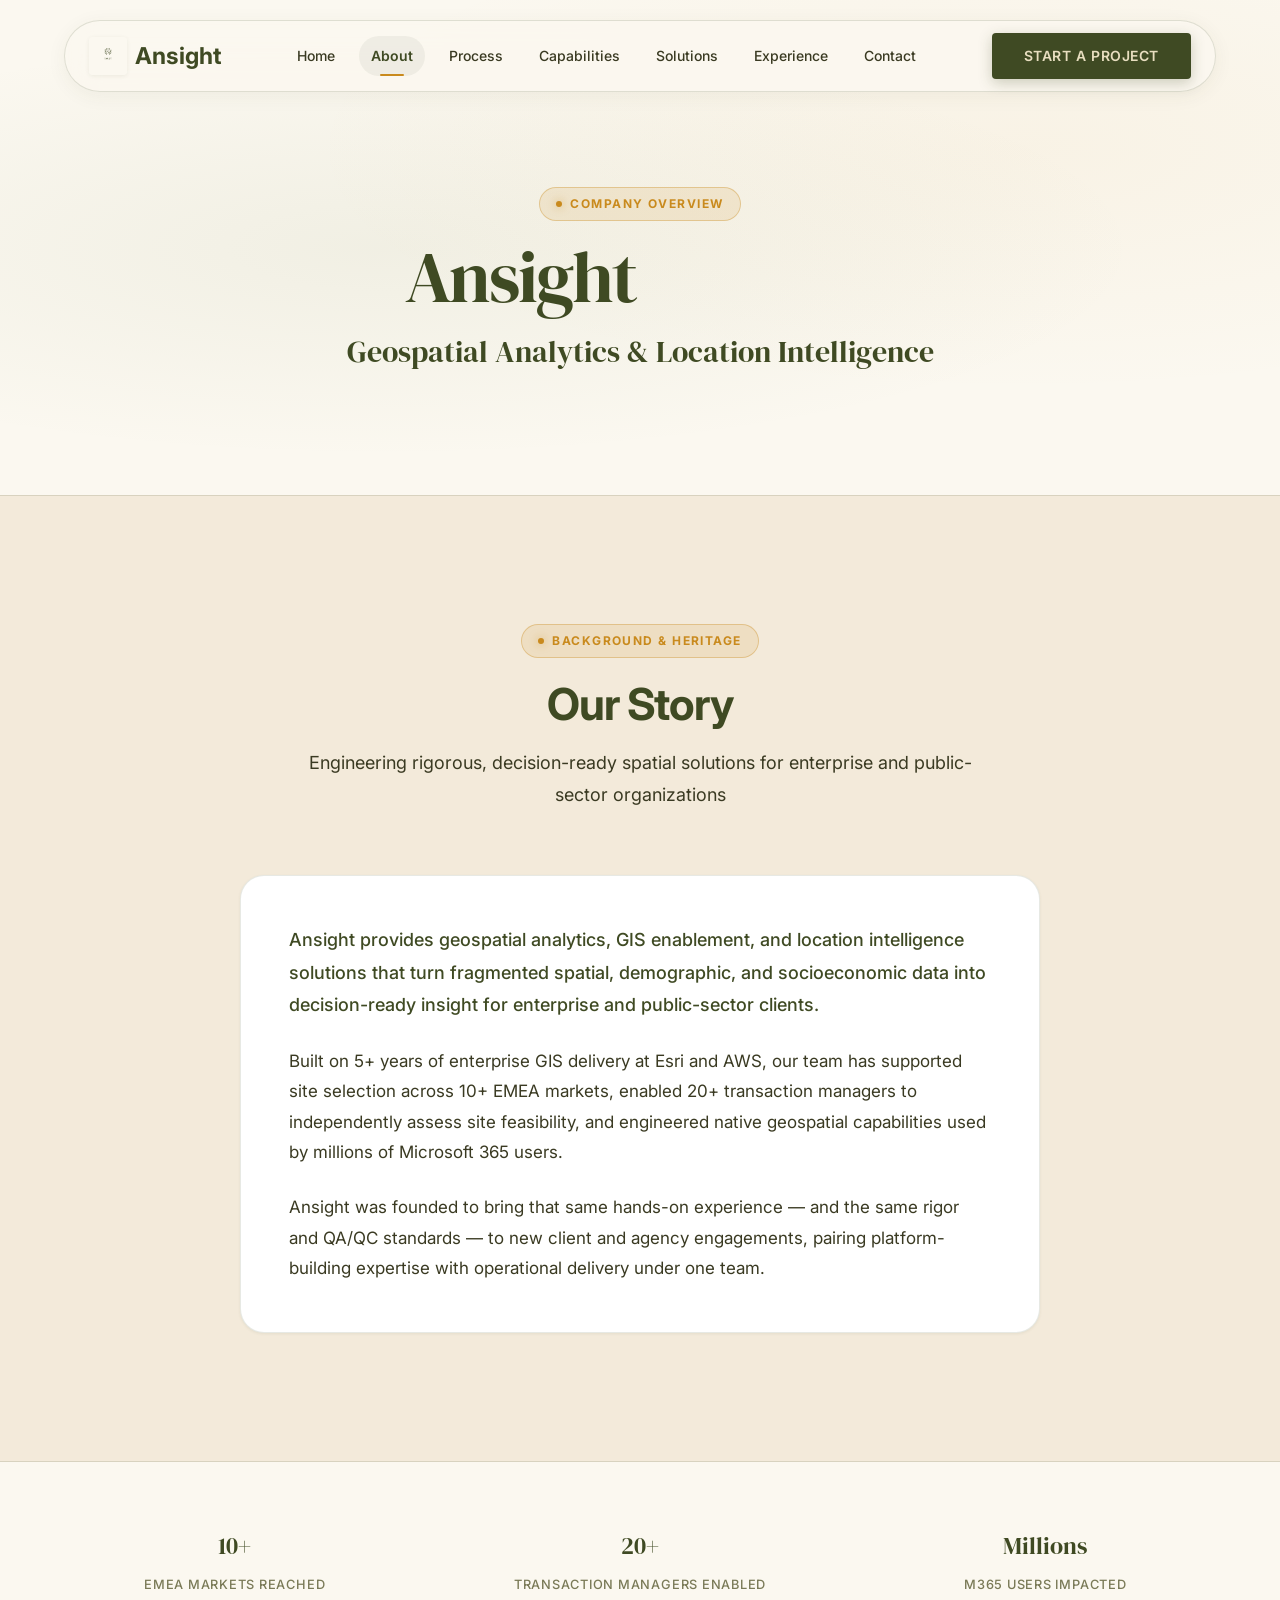
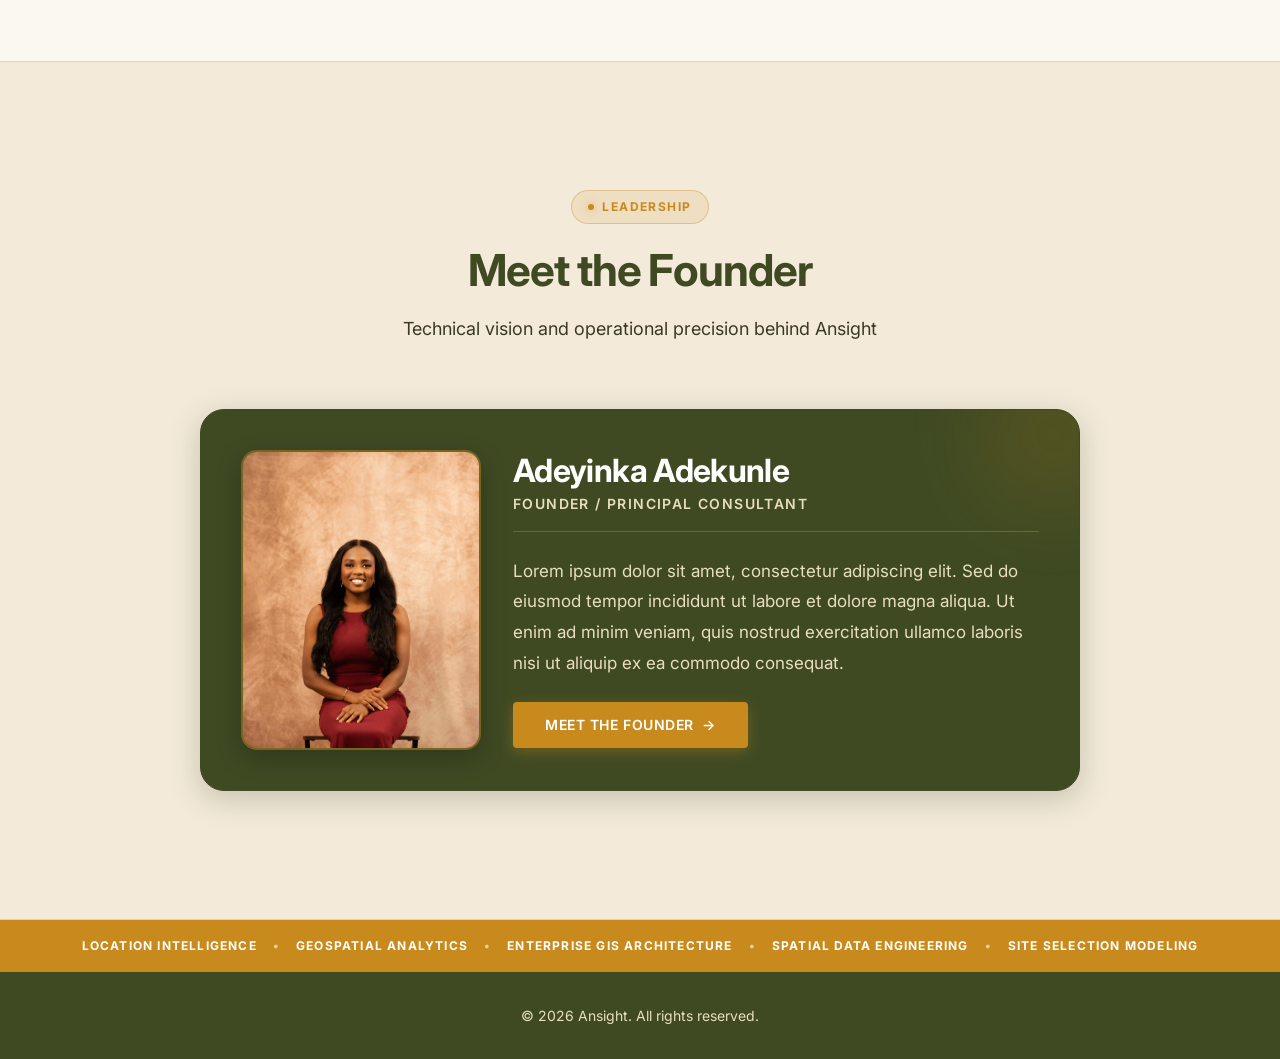
==== about.html @ 40b37579 "small fix on main" ====
<!DOCTYPE html>
<html lang="en">

<head>
    <meta charset="UTF-8">
    <meta name="viewport" content="width=device-width, initial-scale=1.0">

    <!-- SEO & Performance -->
    <title>About Us | Ansight — Geospatial Analytics & Location Intelligence</title>
    <meta name="description"
        content="Ansight provides geospatial analytics, GIS enablement, and location intelligence solutions. Built on 5+ years of enterprise GIS delivery at Esri and AWS.">
    <meta name="keywords"
        content="about Ansight, geospatial analytics, location intelligence, GIS enablement, Adeyinka Adekunle, Esri, AWS">

    <!-- Open Graph Metadata -->
    <meta property="og:title" content="About Ansight | Geospatial Analytics">
    <meta property="og:description"
        content="Learn about Ansight, our enterprise GIS heritage, and our mission to turn spatial data into decision-ready insight.">
    <meta property="og:type" content="website">
    <meta property="og:url" content="https://ansight.com/about.html">

    <!-- Preconnect & Fonts -->
    <link rel="preconnect" href="https://fonts.googleapis.com">
    <link rel="preconnect" href="https://fonts.gstatic.com" crossorigin>
    <link
        href="https://fonts.googleapis.com/css2?family=DM+Serif+Display&family=Inter:wght@300;400;500;600;700&display=swap"
        rel="stylesheet">

    <link rel="stylesheet" href="css/style.css">
    <link rel="stylesheet" href="css/components.css">
    <link rel="icon" type="image/png" href="assets/images/logo.png">
</head>

<body>
    <!-- Global Glow Ambient Highlights -->
    <div class="glow-blob"
        style="top: -10%; left: -5%; width: 50vw; height: 50vw; background: var(--clr-olive-green); opacity: 0.08;">
    </div>
    <div class="glow-blob"
        style="bottom: 20%; right: -10%; width: 40vw; height: 40vw; background: var(--clr-amber); opacity: 0.06;"></div>

    <header class="site-header" role="banner">
        <div class="nav-container">
            <a href="index.html" class="logo" aria-label="Ansight Home">
                <img src="assets/images/logo.png" alt="Ansight Logo" class="logo-img">
                <span data-config="company-name">Ansight</span>
            </a>
            <nav id="main-nav" class="main-nav" aria-label="Primary Navigation">
                <div class="nav-links">
                    <a href="index.html#home" class="nav-item">Home</a>
                    <a href="about.html" class="nav-item active">About</a>
                    <a href="index.html#process" class="nav-item">Process</a>
                    <a href="index.html#capabilities" class="nav-item">Capabilities</a>
                    <a href="index.html#solutions" class="nav-item">Solutions</a>
                    <a href="index.html#experience" class="nav-item">Experience</a>
                    <a href="index.html#contact" class="nav-item">Contact</a>
                </div>
                <a href="index.html#contact" class="btn btn-primary mobile-menu-cta" aria-label="Start a Project with Ansight">Start a Project</a>
            </nav>
            <button class="mobile-menu-toggle" aria-expanded="false" aria-controls="main-nav"
                aria-label="Toggle Navigation">
                <span></span><span></span><span></span>
            </button>
            <a href="index.html#contact" class="btn btn-primary header-cta" aria-label="Start a Project with Ansight">Start a
                Project</a>
        </div>
    </header>

    <main id="main-content" role="main">

        <!-- ============================================================
             1. HERO — Company Name + Tagline
             ============================================================ -->
        <section id="about-hero" class="section hero-section" style="min-height: 55vh; padding-top: var(--space-32); padding-bottom: var(--space-16); text-align: center;">
            <div class="container">
                <div class="reveal" style="max-width: 840px; margin: 0 auto;">
                    <div class="section-badge" style="margin-bottom: var(--space-4);">
                        <span class="badge-dot" aria-hidden="true"></span>
                        <span>Company Overview</span>
                    </div>
                    <h1 class="hero-title" style="margin-bottom: var(--space-4);" data-config="company-name">Ansight</h1>
                    <p class="hero-subtitle" style="font-size: clamp(1.25rem, 3vw, 1.875rem); font-family: var(--font-family-serif); color: var(--clr-deep-olive); max-width: 720px; margin: 0 auto; line-height: 1.35;" data-config="company-tagline">
                        Geospatial Analytics & Location Intelligence
                    </p>
                </div>
            </div>
        </section>

        <!-- ============================================================
             2. OUR STORY
             ============================================================ -->
        <section id="our-story" class="section section-surface" aria-labelledby="story-heading">
            <div class="container">
                <div class="section-header reveal">
                    <div class="section-badge">
                        <span class="badge-dot" aria-hidden="true"></span>
                        <span>Background & Heritage</span>
                    </div>
                    <h2 id="story-heading">Our Story</h2>
                    <p class="section-desc">Engineering rigorous, decision-ready spatial solutions for enterprise and public-sector organizations</p>
                </div>
                <div class="reveal delay-1" style="max-width: 800px; margin: 0 auto; background: var(--clr-bg-elevated); padding: clamp(var(--space-6), 5vw, var(--space-12)); border-radius: var(--radius-xl); border: 1px solid var(--clr-border-card); box-shadow: var(--shadow-sm);">
                    <p style="font-size: var(--font-size-lg); line-height: var(--line-height-relaxed); color: var(--clr-deep-olive); font-weight: 500; margin-bottom: var(--space-6);">
                        Ansight provides geospatial analytics, GIS enablement, and location intelligence solutions that turn fragmented spatial, demographic, and socioeconomic data into decision-ready insight for enterprise and public-sector clients.
                    </p>
                    <p style="font-size: var(--font-size-base); line-height: var(--line-height-relaxed); color: var(--clr-text-body); margin-bottom: var(--space-6);">
                        Built on 5+ years of enterprise GIS delivery at Esri and AWS, our team has supported site selection across 10+ EMEA markets, enabled 20+ transaction managers to independently assess site feasibility, and engineered native geospatial capabilities used by millions of Microsoft 365 users.
                    </p>
                    <p style="font-size: var(--font-size-base); line-height: var(--line-height-relaxed); color: var(--clr-text-body); margin-bottom: 0;">
                        Ansight was founded to bring that same hands-on experience — and the same rigor and QA/QC standards — to new client and agency engagements, pairing platform-building expertise with operational delivery under one team.
                    </p>
                </div>
            </div>
        </section>

        <!-- ============================================================
             3. STATS STRIP — Reusing Homepage Stat-Strip Visual Style
             ============================================================ -->
        <section id="stats" class="section section-ivory" style="padding: var(--space-16) 0;" aria-labelledby="stats-heading">
            <div class="container">
                <h2 id="stats-heading" class="visually-hidden">Track Record & Scale</h2>
                <div class="hero-stats reveal" style="margin-top: 0; padding-top: 0; border-top: none;">
                    <div class="hero-stat">
                        <span class="hero-stat-value">10+</span>
                        <span class="hero-stat-label">EMEA Markets Reached</span>
                    </div>
                    <div class="hero-stat">
                        <span class="hero-stat-value">20+</span>
                        <span class="hero-stat-label">Transaction Managers Enabled</span>
                    </div>
                    <div class="hero-stat">
                        <span class="hero-stat-value">Millions</span>
                        <span class="hero-stat-label">M365 Users Impacted</span>
                    </div>
                </div>
            </div>
        </section>

        <!-- ============================================================
             4. MEET THE FOUNDER TEASER SECTION
             ============================================================ -->
        <section id="founder-teaser" class="section section-surface" aria-labelledby="founder-teaser-heading">
            <div class="container">
                <div class="section-header reveal">
                    <div class="section-badge">
                        <span class="badge-dot" aria-hidden="true"></span>
                        <span>Leadership</span>
                    </div>
                    <h2 id="founder-teaser-heading">Meet the Founder</h2>
                    <p class="section-desc">Technical vision and operational precision behind Ansight</p>
                </div>
                <div style="max-width: 880px; margin: 0 auto;">
                    <article class="contact-card-founder reveal delay-1" style="padding: clamp(var(--space-6), 5vw, var(--space-10));">
                        <div class="founder-glow" aria-hidden="true"></div>
                        <div class="founder-card-grid">
                            <div style="text-align: center;">
                                <img src="assets/images/CEO.jpeg" alt="Adeyinka Adekunle — Founder & CEO" class="founder-portrait">
                            </div>
                            <div>
                                <h3 id="founder-name" data-config="founder-name"
                                    style="color: #FFFFFF; font-size: var(--font-size-3xl); margin-bottom: var(--space-1);">
                                    Adeyinka Adekunle
                                </h3>
                                <p aria-label="Role" data-config="founder-role"
                                    style="font-size: var(--font-size-sm); color: var(--clr-warm-ivory); text-transform: uppercase; letter-spacing: 0.1em; margin-bottom: var(--space-6); font-weight: var(--font-weight-semibold); border-bottom: 1px solid rgba(232, 222, 192, 0.2); padding-bottom: var(--space-4);">
                                    Founder / Principal Consultant
                                </p>
                                <p style="font-size: var(--font-size-base); color: var(--clr-warm-ivory); line-height: var(--line-height-relaxed); margin-bottom: var(--space-6);">
                                    Lorem ipsum dolor sit amet, consectetur adipiscing elit. Sed do eiusmod tempor incididunt ut labore et dolore magna aliqua. Ut enim ad minim veniam, quis nostrud exercitation ullamco laboris nisi ut aliquip ex ea commodo consequat.
                                </p>
                                <div>
                                    <a href="founder.html" class="btn btn-primary" style="background: var(--clr-amber); color: #FFFFFF; box-shadow: 0 4px 14px rgba(201, 138, 29, 0.35);">
                                        Meet the Founder <span class="arrow" aria-hidden="true">→</span>
                                    </a>
                                </div>
                            </div>
                        </div>
                    </article>
                </div>
            </div>
        </section>

    </main>

    <!-- Keyword Footer Banner (Amber Accent per Brand Guidelines) -->
    <div class="keyword-footer-banner" role="region" aria-label="Core Competencies Banner">
        <div class="container">
            <div class="keyword-banner-inner">
                <span>Location Intelligence</span>
                <span class="bullet" aria-hidden="true">•</span>
                <span>Geospatial Analytics</span>
                <span class="bullet" aria-hidden="true">•</span>
                <span>Enterprise GIS Architecture</span>
                <span class="bullet" aria-hidden="true">•</span>
                <span>Spatial Data Engineering</span>
                <span class="bullet" aria-hidden="true">•</span>
                <span>Site Selection Modeling</span>
            </div>
        </div>
    </div>

    <!-- 5. Footer (Same as index.html) -->
    <footer class="site-footer" role="contentinfo"
        style="padding-top: var(--space-8); padding-bottom: var(--space-8); background-color: var(--clr-deep-olive);">
        <div class="container text-center">
            <p data-config="copyright"
                style="color: var(--clr-warm-ivory); font-size: var(--font-size-sm); margin-bottom: 0;">&copy; 2026
                Ansight. All rights reserved.</p>
        </div>
    </footer>

    <script src="js/main.js"></script>
</body>

</html>
---- css/style.css ----
/* ==========================================================================
   ANSIGHT DESIGN SYSTEM - PREMIUM ART-DIRECTED OVERHAUL
   Centralized CSS Custom Properties (Tokens) & Base Components
   ========================================================================== */

@import url('https://fonts.googleapis.com/css2?family=DM+Serif+Display&family=Inter:wght@300;400;500;600;700&display=swap');

:root {
    /* ----------------------------------------------------------------------
       1. ANSIGHT BRAND COLOR SYSTEM  (palette locked — unchanged)
       ---------------------------------------------------------------------- */
    --clr-deep-olive: #3F4A23;
    --clr-olive-green: #6B7A3D;
    --clr-amber: #C98A1D;
    --clr-amber-glow: rgba(201, 138, 29, 0.25);
    --clr-ivory: #FBF8F0;
    --clr-ivory-tint: #F3EADA;
    --clr-dark-olive-brown: #3A3A22;
    --clr-muted-olive: #7A7A57;
    --clr-warm-ivory: #E8DEC0;

    /* Semantic Aliases */
    --clr-bg-base: var(--clr-ivory);
    --clr-bg-surface: var(--clr-ivory-tint);
    --clr-bg-elevated: #FFFFFF;
    --clr-bg-dark: var(--clr-deep-olive);

    --clr-primary: var(--clr-olive-green);
    --clr-primary-dark: var(--clr-deep-olive);
    --clr-accent: var(--clr-amber);

    --clr-text-primary: var(--clr-deep-olive);
    --clr-text-body: var(--clr-dark-olive-brown);
    --clr-text-secondary: var(--clr-dark-olive-brown);
    --clr-text-muted: var(--clr-muted-olive);
    --clr-text-on-dark: var(--clr-warm-ivory);
    --clr-text-inverse: var(--clr-ivory);

    --clr-border: rgba(63, 74, 35, 0.15);
    --clr-border-card: rgba(63, 74, 35, 0.12);
    --clr-border-active: var(--clr-amber);
    --clr-glass-bg: rgba(251, 248, 240, 0.88);

    /* ----------------------------------------------------------------------
       2. TYPOGRAPHY — scaled-up editorial hierarchy
       ---------------------------------------------------------------------- */
    --font-family-sans: 'Inter', system-ui, -apple-system, sans-serif;
    --font-family-serif: 'DM Serif Display', Georgia, 'Times New Roman', serif;

    --font-size-label: 0.8rem;       /* labels, overlines */
    --font-size-xs: 0.75rem;
    --font-size-sm: 0.875rem;
    --font-size-base: 1.0625rem;     /* body copy — up from 1rem */
    --font-size-lg: 1.125rem;
    --font-size-xl: 1.25rem;
    --font-size-2xl: 1.5rem;
    --font-size-3xl: 2rem;
    --font-size-4xl: clamp(1.625rem, 4vw, 2.75rem);    /* H2 */
    --font-size-5xl: clamp(2.25rem, 6.5vw, 4.5rem);   /* H1 hero */

    --font-weight-light: 300;
    --font-weight-regular: 400;
    --font-weight-medium: 500;
    --font-weight-semibold: 600;
    --font-weight-bold: 700;

    --line-height-tight: 1.1;
    --line-height-base: 1.65;
    --line-height-relaxed: 1.8;

    /* ----------------------------------------------------------------------
       3. SPACING — finer-grain tokens added
       ---------------------------------------------------------------------- */
    --space-1: 0.25rem;   /* 4px  */
    --space-2: 0.5rem;    /* 8px  */
    --space-3: 0.75rem;   /* 12px */
    --space-4: 1rem;      /* 16px */
    --space-5: 1.25rem;   /* 20px */
    --space-6: 1.5rem;    /* 24px */
    --space-8: 2rem;      /* 32px */
    --space-10: 2.5rem;   /* 40px */
    --space-12: 3rem;     /* 48px */
    --space-16: 4rem;     /* 64px */
    --space-20: 5rem;     /* 80px */
    --space-24: 6rem;     /* 96px */
    --space-32: 8rem;     /* 128px */

    /* ----------------------------------------------------------------------
       4. BORDER RADIUS & BORDERS
       ---------------------------------------------------------------------- */
    --radius-sm: 4px;
    --radius-md: 8px;
    --radius-lg: 16px;
    --radius-xl: 24px;
    --radius-full: 9999px;

    /* ----------------------------------------------------------------------
       5. SHADOWS & ELEVATION
       ---------------------------------------------------------------------- */
    --shadow-sm: 0 1px 3px rgba(63, 74, 35, 0.08);
    --shadow-md: 0 4px 16px rgba(63, 74, 35, 0.08);
    --shadow-lg: 0 10px 30px rgba(63, 74, 35, 0.12);
    --shadow-glow: 0 0 20px rgba(201, 138, 29, 0.25);

    /* ----------------------------------------------------------------------
       6. GRID & CONTAINERS
       ---------------------------------------------------------------------- */
    --container-width-xl: 1240px;
    --grid-gap: var(--space-8);

    /* ----------------------------------------------------------------------
       7. STATES & TRANSITIONS
       ---------------------------------------------------------------------- */
    --transition-fast: 200ms cubic-bezier(0.4, 0, 0.2, 1);
    --transition-base: 400ms cubic-bezier(0.16, 1, 0.3, 1);
    --transition-slow: 700ms cubic-bezier(0.16, 1, 0.3, 1);
}

/* ==========================================================================
   CSS RESET & BASE
   ========================================================================== */
*, *::before, *::after { box-sizing: border-box; margin: 0; padding: 0; }
html { font-size: 16px; scroll-behavior: smooth; }
body {
    background-color: var(--clr-bg-base);
    color: var(--clr-text-body);
    font-family: var(--font-family-sans);
    font-size: var(--font-size-base);
    line-height: var(--line-height-base);
    -webkit-font-smoothing: antialiased;
    -moz-osx-font-smoothing: grayscale;
    overflow-x: hidden;
    position: relative;
}

/* Custom Selection */
::selection { background-color: var(--clr-amber); color: #FFFFFF; }

/* ==========================================================================
   TYPOGRAPHY ELEMENTS — editorial hierarchy
   ========================================================================== */
h1, h2, h3, h4, h5, h6 {
    font-weight: var(--font-weight-bold);
    line-height: var(--line-height-tight);
    letter-spacing: -0.02em;
    color: var(--clr-deep-olive);
    /* No default margin-bottom — controlled per context */
}

h1 {
    font-family: var(--font-family-serif);
    font-size: var(--font-size-5xl);
    font-weight: var(--font-weight-regular); /* DM Serif Display is inherently bold */
    letter-spacing: -0.03em;
}

h2 {
    font-size: var(--font-size-4xl);
    letter-spacing: -0.025em;
}

h3 { font-size: var(--font-size-2xl); }
h4 { font-size: var(--font-size-xl); }

p {
    margin-bottom: var(--space-4);
    color: var(--clr-text-body);
    font-size: var(--font-size-base);
}

strong { font-weight: var(--font-weight-semibold); color: var(--clr-deep-olive); }

/* ==========================================================================
   LINKS & BUTTONS — rectangular, precision-crafted
   ========================================================================== */
a {
    color: var(--clr-primary);
    text-decoration: none;
    transition: color var(--transition-fast);
}
a:hover { color: var(--clr-accent); }

.btn {
    display: inline-flex;
    align-items: center;
    justify-content: center;
    gap: var(--space-2);
    padding: var(--space-4) var(--space-8);
    font-size: var(--font-size-sm);
    font-weight: var(--font-weight-semibold);
    letter-spacing: 0.04em;
    text-transform: uppercase;
    border-radius: var(--radius-sm);   /* 4px — rectangular, not pill */
    cursor: pointer;
    border: none;
    transition: all var(--transition-base);
    line-height: 1;
    position: relative;
    overflow: hidden;
    text-align: center;
}

.btn-primary {
    background: var(--clr-deep-olive);
    color: var(--clr-warm-ivory);
    box-shadow: 0 4px 14px rgba(63, 74, 35, 0.25);
}
.btn-primary:hover {
    background: var(--clr-olive-green);
    transform: translateY(-2px);
    box-shadow: 0 8px 24px rgba(107, 122, 61, 0.35);
    color: #FFFFFF;
}

.btn-outline {
    background: transparent;
    color: var(--clr-deep-olive);
    border: 1.5px solid var(--clr-deep-olive);
}
.btn-outline:hover {
    background: var(--clr-deep-olive);
    color: var(--clr-warm-ivory);
    transform: translateY(-2px);
    box-shadow: 0 4px 14px rgba(63, 74, 35, 0.2);
}

/* Secondary text-link CTA with arrow */
.btn-text {
    background: none;
    border: none;
    color: var(--clr-deep-olive);
    font-weight: var(--font-weight-semibold);
    font-size: var(--font-size-sm);
    letter-spacing: 0.04em;
    text-transform: uppercase;
    cursor: pointer;
    padding: var(--space-3) 0;
    transition: color var(--transition-fast);
}
.btn-text:hover { color: var(--clr-amber); }
.btn-text .arrow {
    display: inline-block;
    transition: transform var(--transition-fast);
    margin-left: var(--space-2);
}
.btn-text:hover .arrow { transform: translateX(4px); }

/* ==========================================================================
   FORMS — larger, clearer inputs
   ========================================================================== */
.form-group { margin-bottom: var(--space-6); }
.form-label {
    display: block;
    margin-bottom: var(--space-2);
    font-size: var(--font-size-sm);
    color: var(--clr-deep-olive);
    font-weight: var(--font-weight-semibold);
    letter-spacing: 0.02em;
}
.form-control {
    width: 100%;
    padding: var(--space-3) var(--space-4);
    min-height: 48px;
    background-color: #FFFFFF;
    border: 1px solid var(--clr-border);
    border-radius: var(--radius-md);
    color: var(--clr-dark-olive-brown);
    font-family: var(--font-family-sans);
    font-size: 16px; /* 16px minimum prevents iOS viewport auto-zoom */
    transition: all var(--transition-fast);
}
.form-control:focus {
    outline: none;
    border-color: var(--clr-amber);
    box-shadow: 0 0 0 3px var(--clr-amber-glow);
}

/* ==========================================================================
   LAYOUT & CONTAINERS (CENTRALIZED)
   ========================================================================== */
.container {
    width: 100%;
    max-width: var(--container-width-xl);
    margin-left: auto;
    margin-right: auto;
    padding-left: clamp(var(--space-4), 4vw, var(--space-6));
    padding-right: clamp(var(--space-4), 4vw, var(--space-6));
}

/* Sections — generous breathing room */
.section {
    padding: var(--space-32) 0;
    position: relative;
    width: 100%;
}

/* --- Section tonal variants --- */
.section-ivory { background-color: var(--clr-ivory); }

.section-surface {
    background-color: var(--clr-ivory-tint);
    border-top: 1px solid var(--clr-border);
    border-bottom: 1px solid var(--clr-border);
}

.section-dark {
    background-color: var(--clr-deep-olive);
    color: var(--clr-warm-ivory);
}
.section-dark h2,
.section-dark h3,
.section-dark h4 { color: #FFFFFF; }
.section-dark p { color: var(--clr-warm-ivory); }
.section-dark .section-desc { color: var(--clr-warm-ivory); opacity: 0.85; }
.section-dark .section-badge {
    background: rgba(201, 138, 29, 0.18);
    border-color: rgba(201, 138, 29, 0.45);
}

/* Section Header Structure with Tab Eyebrow */
.section-header {
    text-align: center;
    max-width: 820px;
    margin: 0 auto var(--space-16) auto;
    display: flex;
    flex-direction: column;
    align-items: center;
}
.section-header h2 {
    margin-bottom: var(--space-4);
    line-height: 1.2;
    color: var(--clr-deep-olive);
}
.section-dark .section-header h2 { color: #FFFFFF; }

.section-desc {
    font-size: var(--font-size-lg);
    color: var(--clr-dark-olive-brown);
    max-width: 680px;
    margin: 0 auto;
    line-height: var(--line-height-relaxed);
}

/* Section Tab Badge / Eyebrow (Amber Accent per Brand Guidelines) */
.section-badge {
    display: inline-flex;
    align-items: center;
    gap: var(--space-2);
    padding: 6px 16px;
    border-radius: var(--radius-full);
    background: rgba(201, 138, 29, 0.12);
    border: 1px solid rgba(201, 138, 29, 0.35);
    color: var(--clr-amber);
    font-size: var(--font-size-xs);
    font-weight: var(--font-weight-bold);
    letter-spacing: 0.12em;
    text-transform: uppercase;
    margin-bottom: var(--space-5);
}
.badge-dot {
    width: 6px;
    height: 6px;
    border-radius: 50%;
    background-color: var(--clr-amber);
    box-shadow: 0 0 8px rgba(201, 138, 29, 0.6);
}

/* Keyword Footer Banner (Amber Accent per Brand Guidelines) */
.keyword-footer-banner {
    background-color: var(--clr-amber);
    color: #FFFFFF;
    padding: var(--space-4) 0;
    text-align: center;
    font-size: var(--font-size-xs);
    font-weight: var(--font-weight-bold);
    letter-spacing: 0.1em;
    text-transform: uppercase;
}
.keyword-banner-inner {
    display: flex;
    justify-content: center;
    align-items: center;
    gap: var(--space-4);
    flex-wrap: wrap;
}
.keyword-banner-inner span.bullet {
    opacity: 0.6;
}

.site-footer {
    background-color: var(--clr-deep-olive);
    color: var(--clr-warm-ivory);
    border-top: none;
}

.grid { display: grid; gap: var(--grid-gap); }
@media (min-width: 768px) {
    .grid-2 { grid-template-columns: repeat(2, 1fr); }
    .grid-3 { grid-template-columns: repeat(3, 1fr); }
    .grid-4 { grid-template-columns: repeat(4, 1fr); }
}

/* ==========================================================================
   UTILITIES & ANIMATIONS
   ========================================================================== */
.text-center { text-align: center; }
.text-left { text-align: left; }
.mx-auto { margin-left: auto; margin-right: auto; }
.mb-2 { margin-bottom: var(--space-2); }
.mb-4 { margin-bottom: var(--space-4); }
.mt-6 { margin-top: var(--space-6); }
.mt-8 { margin-top: var(--space-8); }
.flex { display: flex; }
.flex-center { justify-content: center; align-items: center; }
.visually-hidden { position: absolute; width: 1px; height: 1px; padding: 0; margin: -1px; overflow: hidden; clip: rect(0, 0, 0, 0); white-space: nowrap; border: 0; }

/* Scroll Reveal Classes (Progressive Enhancement - visible by default, animated when JS enables) */
.reveal {
    opacity: 1;
    transform: none;
    transition: opacity 0.7s cubic-bezier(0.16, 1, 0.3, 1), transform 0.7s cubic-bezier(0.16, 1, 0.3, 1);
}
html.js-ready .reveal {
    opacity: 0;
    transform: translateY(24px);
}
html.js-ready .reveal.active {
    opacity: 1;
    transform: translateY(0);
}
.delay-1 { transition-delay: 100ms; }
.delay-2 { transition-delay: 200ms; }
.delay-3 { transition-delay: 300ms; }
.delay-4 { transition-delay: 400ms; }
.delay-5 { transition-delay: 500ms; }

/* Global Background Effects */
.glow-blob {
    position: absolute;
    border-radius: 50%;
    filter: blur(120px);
    z-index: -1;
    opacity: 0.12;
    pointer-events: none;
}
---- css/components.css ----
/* ==========================================================================
   COMPONENT STYLES & RESPONSIVE DESIGN - PREMIUM ART-DIRECTED OVERHAUL
   ========================================================================== */

/* ----------------------------------------------------------------------
   Glassmorphic Header & Navigation
   ---------------------------------------------------------------------- */
.site-header {
    position: fixed;
    top: 20px; left: 50%;
    transform: translateX(-50%);
    width: 90%;
    max-width: 1200px;
    z-index: 50;
    background-color: var(--clr-glass-bg);
    backdrop-filter: blur(16px);
    -webkit-backdrop-filter: blur(16px);
    border: 1px solid var(--clr-border);
    border-radius: var(--radius-full);
    transition: all var(--transition-base);
    box-shadow: 0 4px 20px rgba(63, 74, 35, 0.06);
}
.site-header.scrolled {
    width: 100%;
    max-width: 100%;
    top: 0;
    border-radius: 0;
    border-top: none;
    border-left: none;
    border-right: none;
    background-color: rgba(251, 248, 240, 0.98);
    border-bottom: 1px solid var(--clr-border);
    box-shadow: 0 4px 20px rgba(63, 74, 35, 0.08);
}
.nav-container {
    display: flex;
    justify-content: space-between;
    align-items: center;
    height: 70px;
    padding: 0 var(--space-6);
}

.logo {
    display: inline-flex;
    align-items: center;
    gap: var(--space-2);
    text-decoration: none;
    color: var(--clr-deep-olive);
    font-weight: 700;
    font-size: 1.45rem;
    transition: transform var(--transition-fast);
}
.logo:hover {
    transform: translateY(-1px);
}
.logo-img {
    height: 38px;
    width: 38px;
    border-radius: var(--radius-sm);
    object-fit: contain;
    background-color: var(--clr-ivory);
    display: block;
    box-shadow: 0 1px 4px rgba(63, 74, 35, 0.08);
}

.nav-item {
    color: var(--clr-dark-olive-brown);
    font-weight: var(--font-weight-medium);
    font-size: var(--font-size-sm);
    position: relative;
    padding: var(--space-2) var(--space-3);
    margin: 0 var(--space-1);
    border-radius: var(--radius-full);
    transition: all var(--transition-fast);
}
.nav-item::after {
    content: '';
    position: absolute;
    bottom: 0px; left: 50%;
    transform: translateX(-50%);
    width: 0; height: 2px;
    background-color: var(--clr-amber);
    transition: width var(--transition-fast);
    border-radius: var(--radius-full);
}
.nav-item:hover, .nav-item.active {
    color: var(--clr-deep-olive);
    background: rgba(63, 74, 35, 0.06);
    font-weight: var(--font-weight-semibold);
}
.nav-item:hover::after, .nav-item.active::after {
    width: 24px;
}

.main-nav {
    display: none;
    position: absolute;
    top: 80px; left: 0; right: 0;
    background-color: var(--clr-ivory-tint);
    padding: var(--space-5) var(--space-4);
    border: 1px solid var(--clr-border);
    border-radius: var(--radius-xl);
    flex-direction: column;
    align-items: stretch;
    box-shadow: 0 16px 40px rgba(63, 74, 35, 0.16);
    backdrop-filter: blur(16px);
    -webkit-backdrop-filter: blur(16px);
}
.main-nav.is-open { display: flex; }
.nav-links {
    display: flex;
    flex-direction: column;
    align-items: stretch;
    gap: var(--space-2);
    width: 100%;
}
.main-nav .nav-item {
    display: flex;
    align-items: center;
    justify-content: center;
    width: 100%;
    min-height: 44px;
    padding: var(--space-3) var(--space-4);
    font-size: var(--font-size-base);
    border-radius: var(--radius-md);
}
.mobile-menu-toggle {
    display: flex;
    flex-direction: column;
    justify-content: space-around;
    width: 32px; height: 26px;
    background: transparent;
    border: none;
    cursor: pointer;
    z-index: 100;
    padding: 0;
}
.mobile-menu-toggle span {
    width: 100%; height: 2px;
    background-color: var(--clr-deep-olive);
    transition: transform var(--transition-fast), opacity var(--transition-fast);
    transform-origin: center;
}
.mobile-menu-toggle[aria-expanded="true"] span:nth-child(1) {
    transform: translateY(9px) rotate(45deg);
}
.mobile-menu-toggle[aria-expanded="true"] span:nth-child(2) {
    opacity: 0;
    transform: scaleX(0);
}
.mobile-menu-toggle[aria-expanded="true"] span:nth-child(3) {
    transform: translateY(-9px) rotate(-45deg);
}

.header-cta { display: none; }
.mobile-menu-cta {
    display: inline-flex;
    width: 100%;
    margin-top: var(--space-3);
    min-height: 48px;
}

@media (min-width: 860px) {
    .main-nav {
        display: flex;
        position: static;
        background-color: transparent;
        padding: 0;
        border: none;
        flex-direction: row;
        align-items: center;
        box-shadow: none;
        backdrop-filter: none;
        -webkit-backdrop-filter: none;
    }
    .nav-links {
        flex-direction: row;
        gap: var(--space-1);
        width: auto;
    }
    .main-nav .nav-item {
        display: inline-flex;
        width: auto;
        min-height: auto;
        padding: var(--space-2) var(--space-3);
        font-size: var(--font-size-sm);
        border-radius: var(--radius-full);
    }
    .mobile-menu-toggle { display: none; }
    .header-cta { display: inline-flex; }
    .mobile-menu-cta { display: none; }
}

/* ----------------------------------------------------------------------
   HERO — 60/40 split layout, text left, SVG right
   ---------------------------------------------------------------------- */
.hero-section {
    min-height: 100vh;
    display: flex;
    align-items: center;
    position: relative;
    padding-top: var(--space-32);
    padding-bottom: var(--space-16);
    background: radial-gradient(ellipse at 30% 50%, rgba(107, 122, 61, 0.07) 0%, transparent 60%),
                radial-gradient(ellipse at 80% 30%, rgba(201, 138, 29, 0.05) 0%, transparent 50%),
                var(--clr-bg-base);
}

.hero-grid {
    display: grid;
    grid-template-columns: 1fr;
    gap: var(--space-12);
    align-items: center;
}

@media (min-width: 860px) {
    .hero-grid {
        grid-template-columns: 1.1fr 0.9fr;
        gap: var(--space-16);
    }
}

.hero-text {
    position: relative;
    z-index: 2;
}

.hero-coord-badge {
    display: inline-flex;
    align-items: center;
    gap: var(--space-2);
    padding: 5px 14px;
    border-radius: var(--radius-full);
    background: rgba(63, 74, 35, 0.06);
    border: 1px solid var(--clr-border);
    color: var(--clr-muted-olive);
    font-size: var(--font-size-label);
    font-weight: var(--font-weight-medium);
    letter-spacing: 0.08em;
    font-family: var(--font-family-sans);
    margin-bottom: var(--space-6);
}
.hero-coord-badge .coord-dot {
    width: 5px; height: 5px;
    border-radius: 50%;
    background: var(--clr-amber);
    box-shadow: 0 0 6px rgba(201, 138, 29, 0.5);
}

.hero-title {
    margin-bottom: var(--space-6);
    max-width: 600px;
}

.hero-subtitle {
    max-width: 520px;
    color: var(--clr-text-body);
    font-size: var(--font-size-base);
    line-height: var(--line-height-relaxed);
    margin-bottom: var(--space-8);
}

.hero-actions {
    display: flex;
    gap: var(--space-4);
    align-items: center;
    flex-wrap: wrap;
}

/* Hero SVG Canvas */
.hero-svg-container {
    display: flex;
    align-items: center;
    justify-content: center;
    position: relative;
}

.hero-svg-canvas {
    width: 100%;
    max-width: 520px;
    height: auto;
}

/* Hero Stats Strip */
.hero-stats {
    display: grid;
    grid-template-columns: repeat(3, 1fr);
    gap: var(--space-6);
    margin-top: var(--space-16);
    padding-top: var(--space-8);
    border-top: 1px solid var(--clr-border);
}
.hero-stat {
    text-align: center;
}
.hero-stat-value {
    display: block;
    font-family: var(--font-family-serif);
    font-size: var(--font-size-2xl);
    color: var(--clr-deep-olive);
    margin-bottom: var(--space-1);
}
.hero-stat-label {
    font-size: var(--font-size-label);
    color: var(--clr-muted-olive);
    letter-spacing: 0.06em;
    text-transform: uppercase;
    font-weight: var(--font-weight-medium);
}

/* ----------------------------------------------------------------------
   METHODOLOGY PIPELINE — dark olive section
   ---------------------------------------------------------------------- */
.pipeline-grid {
    display: grid;
    grid-template-columns: 1fr;
    gap: var(--space-10);
    counter-reset: pipeline-step;
    position: relative;
}

@media (min-width: 860px) {
    .pipeline-grid {
        grid-template-columns: repeat(5, 1fr);
        gap: var(--space-6);
    }
}

.pipeline-step {
    counter-increment: pipeline-step;
    position: relative;
    text-align: center;
}

.pipeline-step-number {
    display: block;
    font-family: var(--font-family-serif);
    font-size: var(--font-size-3xl);
    color: var(--clr-amber);
    opacity: 0.6;
    margin-bottom: var(--space-3);
    line-height: 1;
}

.pipeline-step-icon {
    width: 48px;
    height: 48px;
    margin: 0 auto var(--space-4) auto;
}
.pipeline-step-icon svg {
    width: 100%;
    height: 100%;
}

.pipeline-step-title {
    font-size: var(--font-size-base);
    font-weight: var(--font-weight-semibold);
    color: #FFFFFF;
    margin-bottom: var(--space-2);
    letter-spacing: 0.02em;
}

.pipeline-step-desc {
    font-size: var(--font-size-sm);
    color: var(--clr-warm-ivory);
    opacity: 0.8;
    line-height: var(--line-height-base);
    margin-bottom: 0;
}

/* SVG connecting line between steps (desktop) */
.pipeline-connector {
    display: none;
}
@media (min-width: 860px) {
    .pipeline-connector {
        display: block;
        position: absolute;
        top: 70px;
        left: calc(100% + 4px);
        width: calc(var(--space-6) - 8px);
        height: 2px;
        z-index: 1;
    }
    .pipeline-connector line {
        stroke: var(--clr-amber);
        stroke-width: 1.5;
        stroke-dasharray: 6 4;
        opacity: 0.5;
    }
    /* Last step has no connector */
    .pipeline-step:last-child .pipeline-connector { display: none; }
}

/* ----------------------------------------------------------------------
   CAPABILITIES — 2-column grid (2 cards per row)
   ---------------------------------------------------------------------- */
.capabilities-grid {
    display: grid;
    grid-template-columns: 1fr;
    gap: var(--space-8);
}

@media (min-width: 768px) {
    .capabilities-grid {
        grid-template-columns: repeat(2, 1fr);
    }
}

.capability-card {
    padding: var(--space-8);
    border-radius: var(--radius-lg);
    border: 1px solid var(--clr-border-card);
    background: var(--clr-ivory-tint);
    transition: all var(--transition-base);
    position: relative;
    overflow: hidden;
    display: flex;
    flex-direction: column;
    gap: var(--space-3);
}

/* Amber top-line accent */
.capability-card::before {
    content: '';
    position: absolute;
    top: 0; left: 0; right: 0; height: 3px;
    background: var(--clr-amber);
    transform: scaleX(0);
    transform-origin: left;
    transition: transform var(--transition-base);
}
.capability-card:hover::before { transform: scaleX(1); }

.capability-card:hover {
    background: var(--clr-bg-elevated);
    border-color: rgba(201, 138, 29, 0.35);
    transform: translateY(-4px);
    box-shadow: 0 12px 28px rgba(63, 74, 35, 0.1);
}

.capability-card-number {
    font-size: var(--font-size-label);
    color: var(--clr-muted-olive);
    font-weight: var(--font-weight-semibold);
    letter-spacing: 0.08em;
    text-transform: uppercase;
}

.capability-card h3 {
    margin: 0;
    font-size: var(--font-size-xl);
    line-height: 1.3;
    color: var(--clr-deep-olive);
    font-weight: var(--font-weight-semibold);
}

.capability-card p {
    margin: 0;
    font-size: var(--font-size-base);
    line-height: 1.75;
    color: var(--clr-dark-olive-brown);
}

/* Spatial SVG motif in cards */
.capability-card-svg {
    display: flex;
    align-items: center;
    justify-content: center;
    opacity: 0.25;
    transition: opacity var(--transition-base);
}
.capability-card:hover .capability-card-svg { opacity: 0.45; }

.capability-card-svg svg {
    width: 100%;
    max-width: 180px;
    height: auto;
}

/* ----------------------------------------------------------------------
   SOLUTIONS — editorial two-column list
   ---------------------------------------------------------------------- */
.solutions-list {
    max-width: 900px;
    margin: 0 auto;
    position: relative;
}

.solution-row {
    display: grid;
    grid-template-columns: 80px 1fr;
    gap: var(--space-8);
    padding: var(--space-8) 0;
    border-bottom: 1px solid var(--clr-border);
    align-items: start;
    transition: background var(--transition-fast);
}
.solution-row:first-child {
    border-top: 1px solid var(--clr-border);
}
.solution-row:hover {
    background: rgba(243, 234, 218, 0.4);
}

@media (min-width: 768px) {
    .solution-row {
        grid-template-columns: 100px 1fr;
        gap: var(--space-12);
    }
}

.solution-number {
    font-family: var(--font-family-serif);
    font-size: var(--font-size-3xl);
    color: var(--clr-muted-olive);
    opacity: 0.4;
    line-height: 1;
    padding-top: var(--space-1);
}

.solution-content h3 {
    font-size: var(--font-size-xl);
    margin-bottom: var(--space-2);
    color: var(--clr-deep-olive);
    font-weight: var(--font-weight-semibold);
}
.solution-content p {
    margin: 0;
    font-size: var(--font-size-base);
    color: var(--clr-text-body);
    line-height: var(--line-height-relaxed);
}

/* Subtle SVG watermark behind solutions */
.solutions-watermark {
    position: absolute;
    top: 50%;
    right: -60px;
    transform: translateY(-50%);
    opacity: 0.04;
    pointer-events: none;
    width: 300px;
    height: 300px;
}

/* ----------------------------------------------------------------------
   EXPERIENCE — amber left-border accent blocks
   ---------------------------------------------------------------------- */
.experience-intro {
    text-align: center;
    max-width: 700px;
    margin: 0 auto var(--space-12) auto;
    font-size: var(--font-size-base);
    color: var(--clr-text-body);
    font-style: italic;
    line-height: var(--line-height-relaxed);
}

.experience-grid {
    display: grid;
    grid-template-columns: 1fr;
    gap: var(--space-8);
}
@media (min-width: 768px) {
    .experience-grid {
        grid-template-columns: repeat(2, 1fr);
    }
}

.experience-block {
    padding: var(--space-6) var(--space-8);
    border-left: 3px solid var(--clr-amber);
    background: transparent;
    transition: background var(--transition-fast);
    position: relative;
}
.experience-block:hover {
    background: rgba(243, 234, 218, 0.3);
}

.experience-tag {
    display: inline-flex;
    align-items: center;
    padding: 3px 10px;
    background: var(--clr-amber);
    color: #FFFFFF;
    border-radius: var(--radius-sm);
    font-size: var(--font-size-xs);
    font-weight: var(--font-weight-bold);
    letter-spacing: 0.06em;
    text-transform: uppercase;
    margin-bottom: var(--space-3);
}

.experience-block h3 {
    font-size: var(--font-size-xl);
    font-weight: var(--font-weight-bold);
    color: var(--clr-deep-olive);
    margin-bottom: var(--space-1);
}

.experience-block .experience-role {
    font-size: var(--font-size-sm);
    color: var(--clr-muted-olive);
    margin-bottom: var(--space-3);
}

.experience-block p:last-child {
    margin: 0;
    font-size: var(--font-size-base);
    color: var(--clr-text-body);
    line-height: var(--line-height-relaxed);
}

/* ----------------------------------------------------------------------
   CONTACT — improved form + founder card
   ---------------------------------------------------------------------- */
.contact-grid {
    align-items: stretch;
}
.contact-info {
    display: flex;
    flex-direction: column;
    justify-content: center;
}
.contact-card-founder {
    background: var(--clr-deep-olive);
    border: 1px solid var(--clr-deep-olive);
    padding: var(--space-8);
    border-radius: var(--radius-xl);
    position: relative;
    overflow: hidden;
    box-shadow: 0 8px 30px rgba(63, 74, 35, 0.25);
    color: var(--clr-warm-ivory);
    transition: border-color var(--transition-base);
}
.contact-card-founder:hover {
    border-color: var(--clr-amber);
}

.founder-card-grid {
    display: grid;
    grid-template-columns: 1fr;
    gap: var(--space-8);
    align-items: center;
}
@media (min-width: 768px) {
    .founder-card-grid {
        grid-template-columns: 240px 1fr;
    }
}
.founder-portrait {
    width: 100%;
    max-width: 260px;
    aspect-ratio: 4 / 5;
    object-fit: cover;
    object-position: top center;
    border-radius: var(--radius-lg);
    border: 2px solid rgba(201, 138, 29, 0.4);
    box-shadow: 0 8px 24px rgba(0, 0, 0, 0.25);
    margin: 0 auto;
    display: block;
}
.contact-card-founder .founder-glow {
    position: absolute;
    top: -50px; right: -50px;
    width: 150px; height: 150px;
    background: var(--clr-amber);
    opacity: 0.15;
    filter: blur(40px);
    border-radius: 50%;
    pointer-events: none;
}

.contact-form-card {
    background: var(--clr-bg-elevated);
    border: 1px solid var(--clr-border-card);
    padding: var(--space-8);
    border-radius: var(--radius-xl);
}

/* Card Components & Badges (generic) */
.card {
    background: var(--clr-ivory-tint);
    border: 1px solid var(--clr-border-card);
    border-radius: var(--radius-xl);
    padding: var(--space-8);
    box-shadow: 0 4px 20px rgba(63, 74, 35, 0.05);
    position: relative;
    overflow: hidden;
}

.tag {
    display: inline-flex;
    align-items: center;
    padding: 4px 10px;
    background: rgba(201, 138, 29, 0.12);
    color: var(--clr-amber);
    border: 1px solid rgba(201, 138, 29, 0.35);
    border-radius: var(--radius-full);
    font-size: var(--font-size-xs);
    font-weight: var(--font-weight-bold);
    letter-spacing: 0.05em;
    text-transform: uppercase;
}

/* ----------------------------------------------------------------------
   SVG ANIMATIONS
   ---------------------------------------------------------------------- */
/* Line draw on scroll */
.svg-draw-line {
    stroke-dasharray: 1000;
    stroke-dashoffset: 1000;
    transition: stroke-dashoffset 2s cubic-bezier(0.16, 1, 0.3, 1);
}
.svg-draw-line.drawn {
    stroke-dashoffset: 0;
}

/* Node pulse */
@keyframes node-pulse {
    0% { r: 3; opacity: 1; }
    50% { r: 5; opacity: 0.6; }
    100% { r: 3; opacity: 1; }
}
.svg-node-pulse {
    animation: node-pulse 3s ease-in-out infinite;
}

/* Existing pulse for step-nodes */
@keyframes pulse {
    0% { transform: scale(0.9); opacity: 1; }
    100% { transform: scale(1.5); opacity: 0; }
}

/* Contour ring fade */
@keyframes contour-breathe {
    0%, 100% { opacity: 0.3; }
    50% { opacity: 0.6; }
}
.svg-contour-ring {
    animation: contour-breathe 4s ease-in-out infinite;
}

/* Pin drop */
@keyframes pin-drop {
    0% { transform: translateY(-12px); opacity: 0; }
    60% { transform: translateY(2px); opacity: 1; }
    100% { transform: translateY(0); opacity: 1; }
}
.svg-pin-drop {
    animation: pin-drop 0.8s cubic-bezier(0.16, 1, 0.3, 1) forwards;
}

/* Grid line fade-in */
@keyframes grid-fade {
    from { opacity: 0; }
    to { opacity: 0.08; }
}
.svg-grid-fade {
    animation: grid-fade 1.5s ease-out forwards;
}

/* ----------------------------------------------------------------------
   RESPONSIVE — mobile & tablet refinements
   ---------------------------------------------------------------------- */
@media (max-width: 859px) {
    .hero-section {
        min-height: auto;
        padding-top: var(--space-24);
        padding-bottom: var(--space-16);
    }
    .hero-grid {
        grid-template-columns: 1fr;
        gap: var(--space-10);
    }
    .hero-text {
        text-align: left;
    }
    .hero-title {
        max-width: 100%;
    }
    .hero-subtitle {
        max-width: 100%;
    }
    .hero-svg-canvas {
        max-width: 440px;
        margin: 0 auto;
    }
}

@media (max-width: 767px) {
    .section {
        padding: var(--space-16) 0;
    }
    .section-header {
        margin-bottom: var(--space-10);
    }
    .section-desc {
        font-size: var(--font-size-base);
    }
    .hero-section {
        padding-top: var(--space-20);
        padding-bottom: var(--space-12);
    }
    .hero-coord-badge {
        font-size: 0.72rem;
        padding: 4px 12px;
        margin-bottom: var(--space-4);
    }
    .hero-stats {
        grid-template-columns: 1fr;
        gap: var(--space-3);
        margin-top: var(--space-10);
        padding-top: var(--space-6);
    }
    .hero-stat {
        display: flex;
        gap: var(--space-4);
        align-items: baseline;
        text-align: left;
        background: rgba(63, 74, 35, 0.04);
        padding: var(--space-3) var(--space-4);
        border-radius: var(--radius-md);
        border: 1px solid var(--clr-border);
    }
    .hero-stat-value {
        font-size: var(--font-size-xl);
        min-width: 70px;
        margin-bottom: 0;
    }
    .hero-stat-label {
        font-size: 0.75rem;
    }
    .pipeline-grid {
        gap: var(--space-8);
    }
    .pipeline-step {
        display: grid;
        grid-template-columns: 48px 1fr;
        grid-template-areas:
            "icon title"
            "icon desc";
        column-gap: var(--space-4);
        row-gap: var(--space-1);
        align-items: start;
        text-align: left;
    }
    .pipeline-step-icon {
        grid-area: icon;
        margin: 0;
    }
    .pipeline-step-title {
        grid-area: title;
        margin-bottom: var(--space-1);
        font-size: var(--font-size-base);
    }
    .pipeline-step-desc {
        grid-area: desc;
        font-size: var(--font-size-sm);
    }
    .pipeline-step-number {
        display: none;
    }
    .solution-row {
        grid-template-columns: 50px 1fr;
        gap: var(--space-4);
        padding: var(--space-6) 0;
    }
    .solution-number {
        font-size: var(--font-size-2xl);
    }
    .solution-content h3 {
        font-size: var(--font-size-lg);
    }
    .solutions-watermark {
        display: none;
    }
    .capability-card {
        padding: var(--space-6);
    }
    .capability-card h3 {
        font-size: var(--font-size-lg);
    }
    .experience-block {
        padding: var(--space-5) var(--space-6);
    }
    .experience-block h3 {
        font-size: var(--font-size-lg);
    }
    .contact-card-founder {
        padding: var(--space-6);
    }
    .contact-form-card {
        padding: var(--space-6);
    }
    .contact-card-founder a {
        word-break: break-word;
        overflow-wrap: anywhere;
    }
    .keyword-footer-banner {
        padding: var(--space-4) var(--space-3);
        font-size: 0.7rem;
    }
    .keyword-banner-inner {
        gap: var(--space-2) var(--space-3);
    }
}

@media (max-width: 480px) {
    .site-header {
        top: 10px;
        width: calc(100% - 20px);
    }
    .nav-container {
        height: 60px;
        padding: 0 var(--space-4);
    }
    .main-nav {
        top: 68px;
        padding: var(--space-4);
    }
    .hero-actions {
        flex-direction: column;
        align-items: stretch;
        width: 100%;
    }
    .hero-actions .btn {
        width: 100%;
    }
    .hero-actions .btn-text {
        text-align: center;
        justify-content: center;
    }
    .capability-card {
        padding: var(--space-5) var(--space-4);
    }
    .contact-card-founder {
        padding: var(--space-5) var(--space-4);
    }
    .contact-form-card {
        padding: var(--space-5) var(--space-4);
    }
    .experience-block {
        padding: var(--space-4) var(--space-4);
    }
    .form-group {
        margin-bottom: var(--space-4);
    }
}

/* ----------------------------------------------------------------------
   Accessibility: Reduced Motion
   ---------------------------------------------------------------------- */
@media (prefers-reduced-motion: reduce) {
    *, *::before, *::after {
        animation-duration: 0.01ms !important;
        animation-iteration-count: 1 !important;
        transition-duration: 0.01ms !important;
        scroll-behavior: auto !important;
    }
}
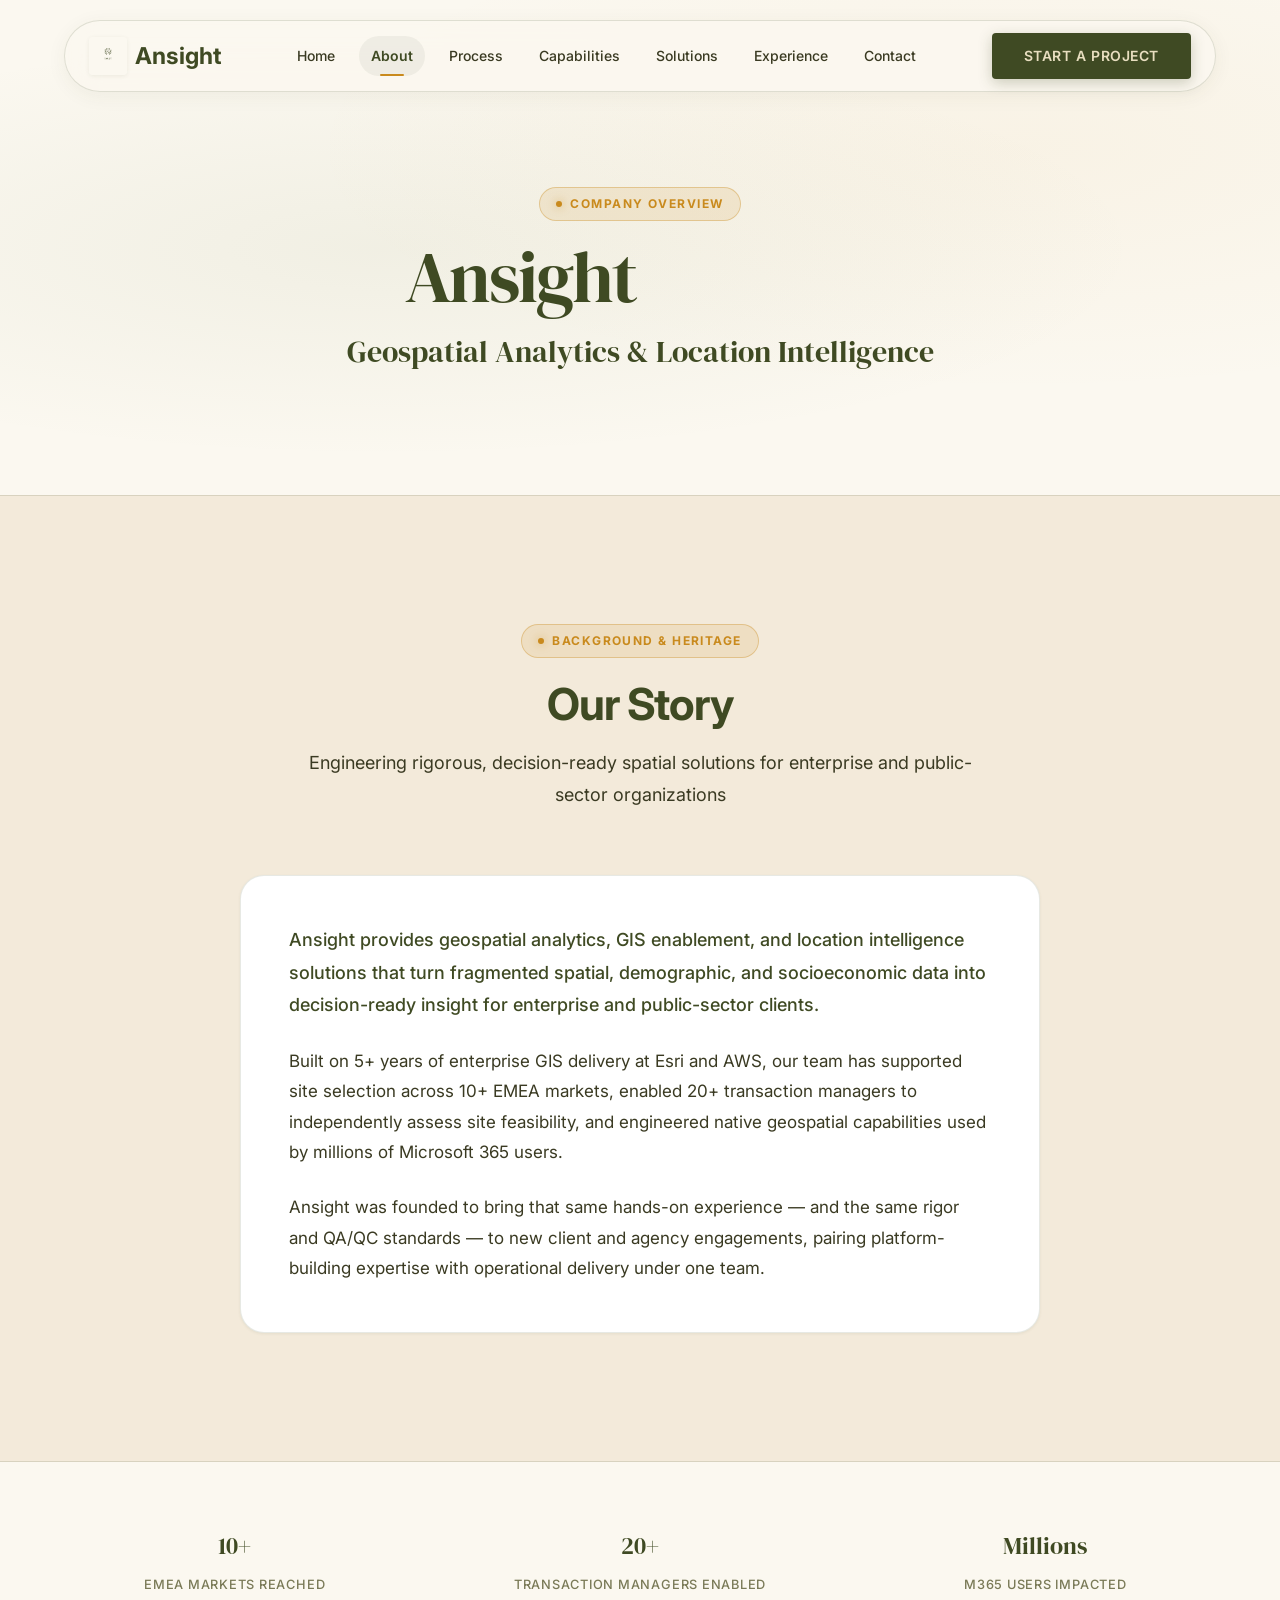
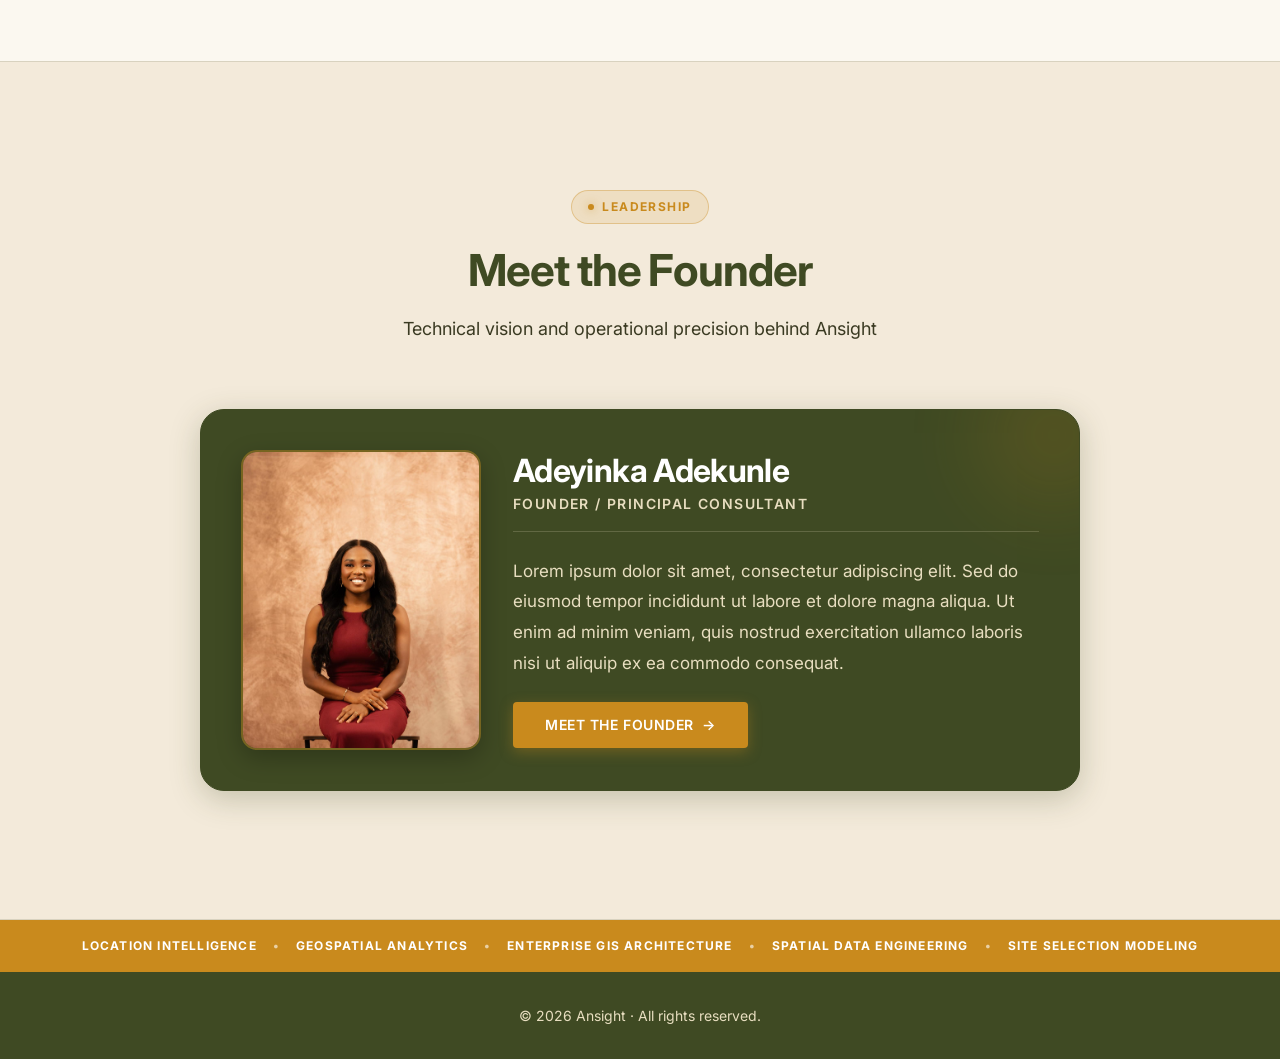
==== commit dd12d6c5: "small fix on main" ====
--- a/about.html
+++ b/about.html
@@ -205,7 +205,7 @@
         <div class="container text-center">
             <p data-config="copyright"
                 style="color: var(--clr-warm-ivory); font-size: var(--font-size-sm); margin-bottom: 0;">&copy; 2026
-                Ansight. All rights reserved.</p>
+                Ansight · All rights reserved.</p>
         </div>
     </footer>
 
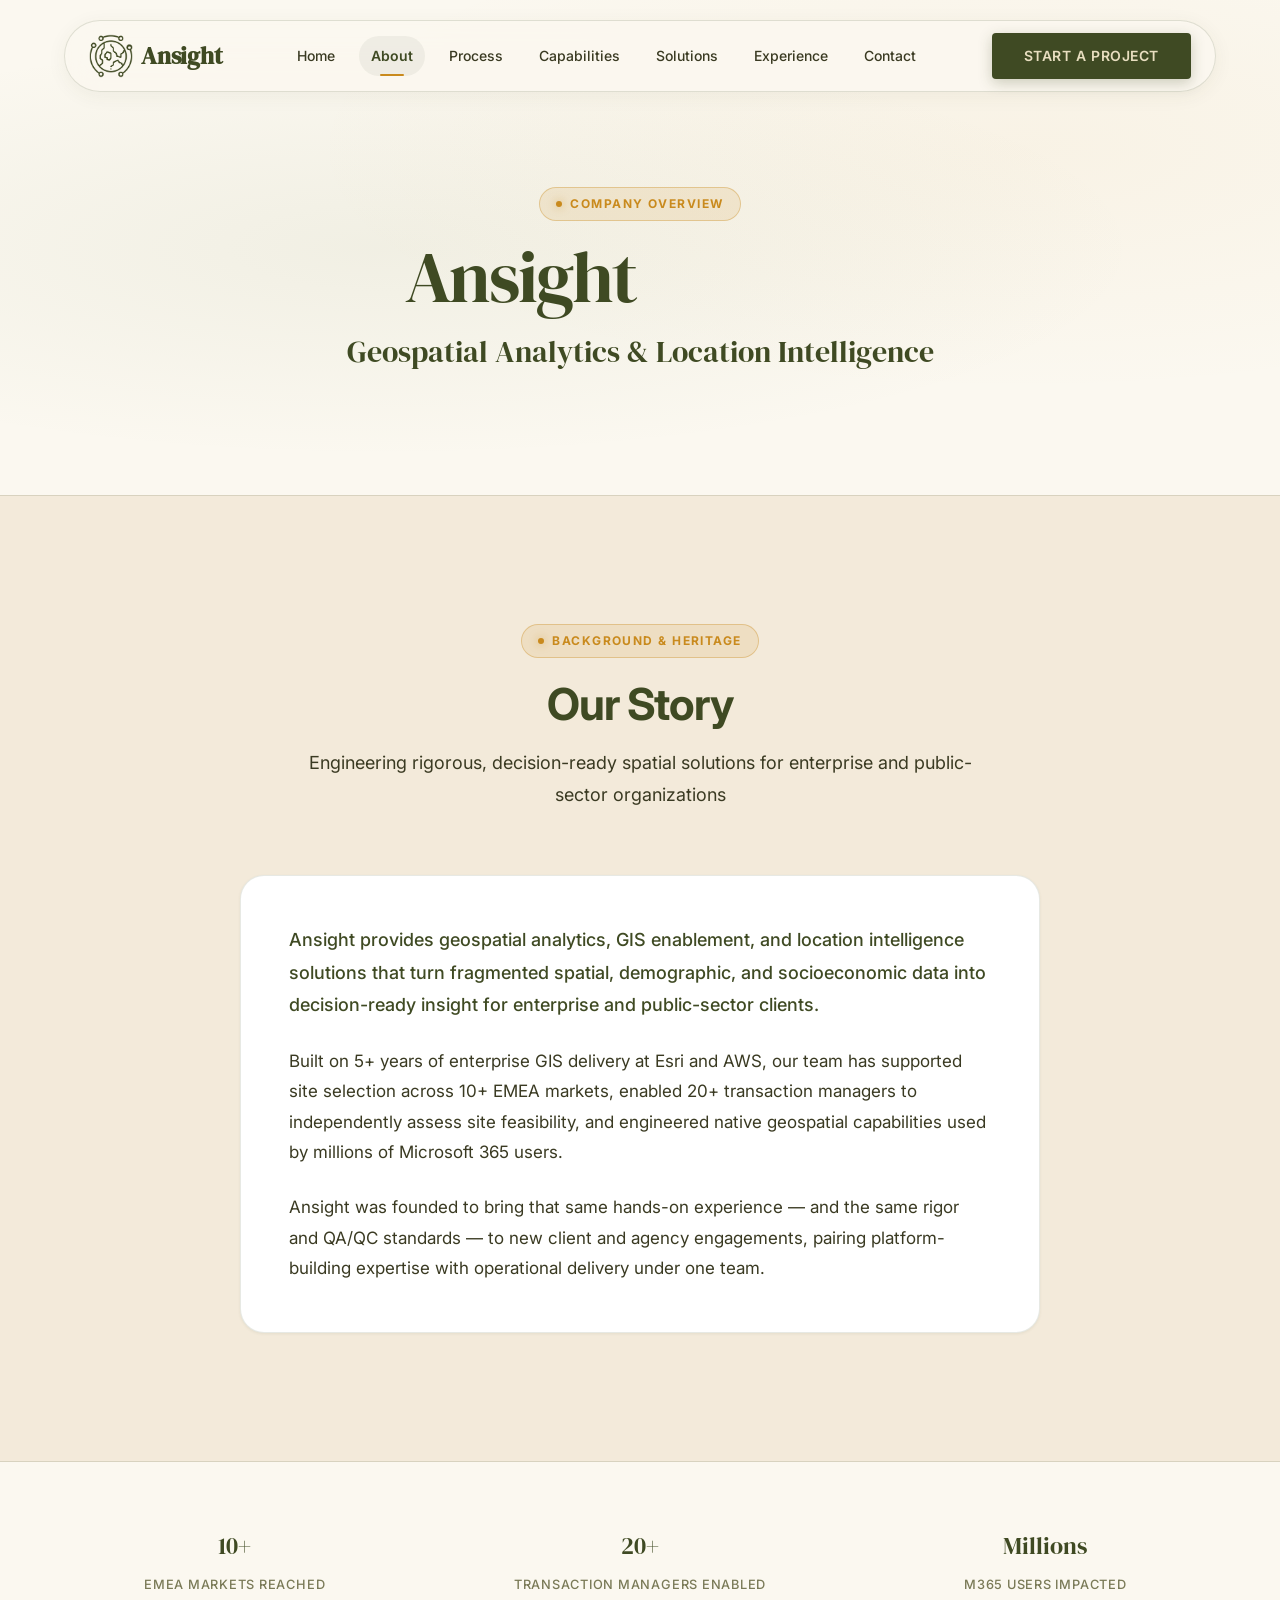
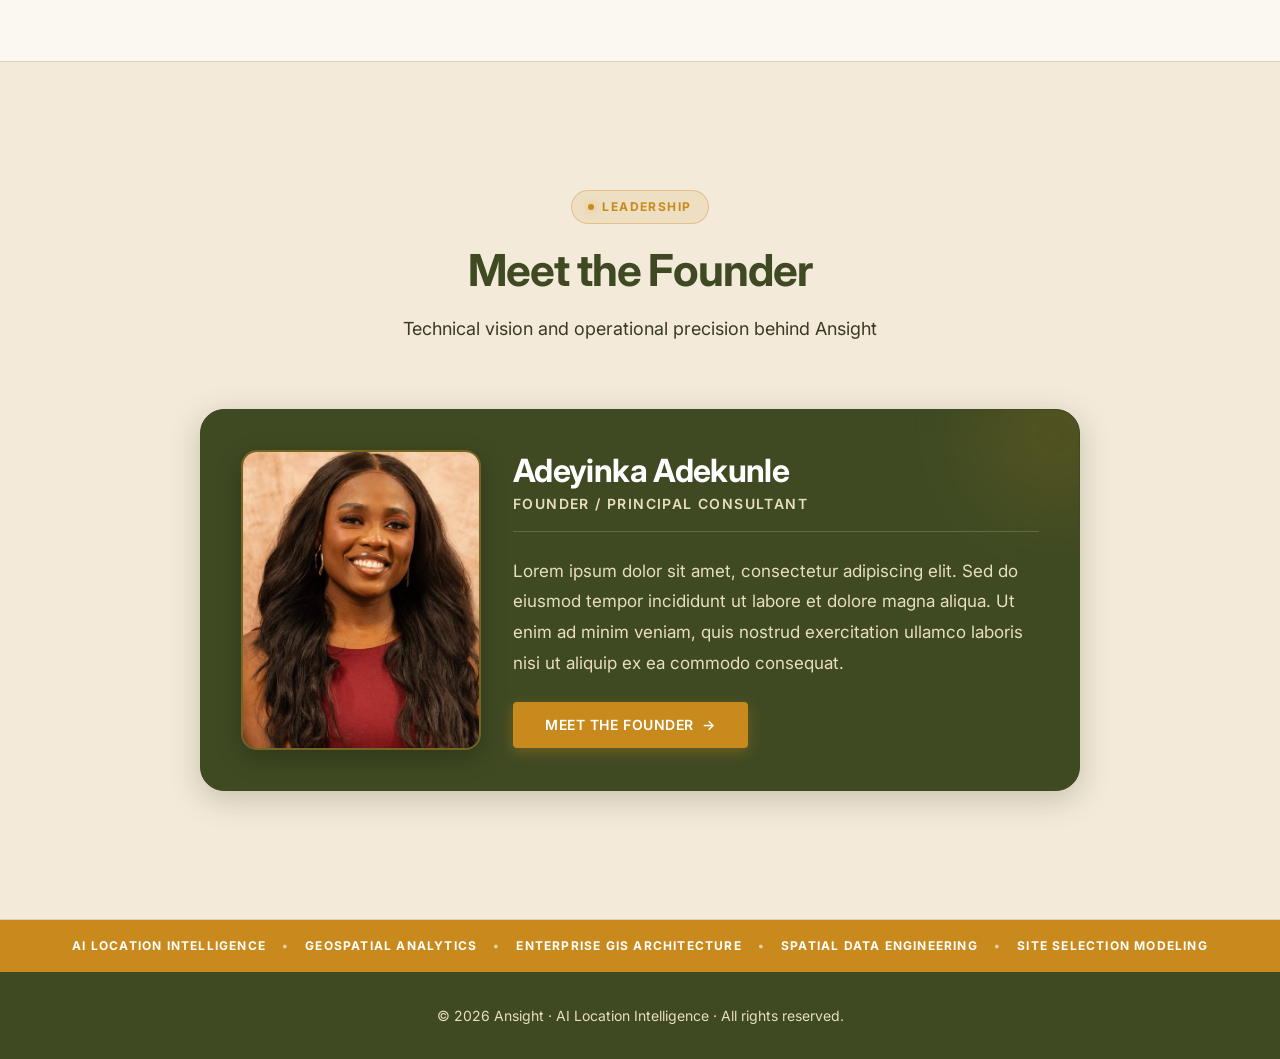
==== commit 3b47fd96: "Merge approved design updates" ====
--- a/about.html
+++ b/about.html
@@ -42,8 +42,8 @@
     <header class="site-header" role="banner">
         <div class="nav-container">
             <a href="index.html" class="logo" aria-label="Ansight Home">
-                <img src="assets/images/logo.png" alt="Ansight Logo" class="logo-img">
-                <span data-config="company-name">Ansight</span>
+                <img src="assets/images/logo-new.png" alt="Ansight Logo" class="logo-img">
+                <span class="logo-title" data-config="company-name">Ansight</span>
             </a>
             <nav id="main-nav" class="main-nav" aria-label="Primary Navigation">
                 <div class="nav-links">
@@ -186,7 +186,7 @@
     <div class="keyword-footer-banner" role="region" aria-label="Core Competencies Banner">
         <div class="container">
             <div class="keyword-banner-inner">
-                <span>Location Intelligence</span>
+                <span>AI Location Intelligence</span>
                 <span class="bullet" aria-hidden="true">•</span>
                 <span>Geospatial Analytics</span>
                 <span class="bullet" aria-hidden="true">•</span>
@@ -205,7 +205,7 @@
         <div class="container text-center">
             <p data-config="copyright"
                 style="color: var(--clr-warm-ivory); font-size: var(--font-size-sm); margin-bottom: 0;">&copy; 2026
-                Ansight · All rights reserved.</p>
+                Ansight · AI Location Intelligence · All rights reserved.</p>
         </div>
     </footer>
 
--- a/css/components.css
+++ b/css/components.css
@@ -45,22 +45,25 @@
     align-items: center;
     gap: var(--space-2);
     text-decoration: none;
+    transition: opacity var(--transition-fast);
+}
+.logo:hover {
+    opacity: 0.85;
+}
+.logo-img {
+    height: 44px;
+    width: 44px;
+    object-fit: contain;
+    display: block;
+    flex-shrink: 0;
+    mix-blend-mode: multiply;
+}
+.logo-title {
+    font-family: var(--font-family-serif);
+    font-size: 1.5rem;
+    font-weight: 700;
     color: var(--clr-deep-olive);
-    font-weight: 700;
-    font-size: 1.45rem;
-    transition: transform var(--transition-fast);
-}
-.logo:hover {
-    transform: translateY(-1px);
-}
-.logo-img {
-    height: 38px;
-    width: 38px;
-    border-radius: var(--radius-sm);
-    object-fit: contain;
-    background-color: var(--clr-ivory);
-    display: block;
-    box-shadow: 0 1px 4px rgba(63, 74, 35, 0.08);
+    letter-spacing: -0.01em;
 }
 
 .nav-item {
@@ -718,14 +721,16 @@
     stroke-dashoffset: 0;
 }
 
-/* Node pulse */
+/* Node pulse — uses scale transform (cross-browser safe) */
 @keyframes node-pulse {
-    0% { r: 3; opacity: 1; }
-    50% { r: 5; opacity: 0.6; }
-    100% { r: 3; opacity: 1; }
+    0%   { transform: scale(1);   opacity: 1; }
+    50%  { transform: scale(1.5); opacity: 0.6; }
+    100% { transform: scale(1);   opacity: 1; }
 }
 .svg-node-pulse {
     animation: node-pulse 3s ease-in-out infinite;
+    transform-origin: center;
+    transform-box: fill-box;
 }
 
 /* Existing pulse for step-nodes */
@@ -765,6 +770,20 @@
 /* ----------------------------------------------------------------------
    RESPONSIVE — mobile & tablet refinements
    ---------------------------------------------------------------------- */
+/* --- Tablet: 768px – 859px --- */
+@media (min-width: 768px) and (max-width: 859px) {
+    /* Contact grid: 2-col on tablet is too tight — stack it */
+    .contact-grid {
+        grid-template-columns: 1fr;
+        gap: var(--space-8);
+    }
+    /* Experience grid stays 2-col but tighten */
+    .experience-grid {
+        gap: var(--space-6);
+    }
+}
+
+/* --- Below 860px (mobile + most tablets) --- */
 @media (max-width: 859px) {
     .hero-section {
         min-height: auto;
@@ -788,8 +807,14 @@
         max-width: 440px;
         margin: 0 auto;
     }
-}
-
+    /* Contact grid stacks below 860 */
+    .contact-grid {
+        grid-template-columns: 1fr !important;
+        gap: var(--space-8);
+    }
+}
+
+/* --- Mobile: below 768px --- */
 @media (max-width: 767px) {
     .section {
         padding: var(--space-16) 0;
@@ -809,6 +834,7 @@
         padding: 4px 12px;
         margin-bottom: var(--space-4);
     }
+    /* Hero stats: stack on mobile */
     .hero-stats {
         grid-template-columns: 1fr;
         gap: var(--space-3);
@@ -833,6 +859,7 @@
     .hero-stat-label {
         font-size: 0.75rem;
     }
+    /* Pipeline: horizontal icon + text layout */
     .pipeline-grid {
         gap: var(--space-8);
     }
@@ -863,6 +890,11 @@
     .pipeline-step-number {
         display: none;
     }
+    /* Capabilities: single column */
+    .capabilities-grid {
+        grid-template-columns: 1fr;
+    }
+    /* Solutions */
     .solution-row {
         grid-template-columns: 50px 1fr;
         gap: var(--space-4);
@@ -877,18 +909,24 @@
     .solutions-watermark {
         display: none;
     }
+    /* Capability cards */
     .capability-card {
         padding: var(--space-6);
     }
     .capability-card h3 {
         font-size: var(--font-size-lg);
     }
+    /* Experience: single column */
+    .experience-grid {
+        grid-template-columns: 1fr;
+    }
     .experience-block {
         padding: var(--space-5) var(--space-6);
     }
     .experience-block h3 {
         font-size: var(--font-size-lg);
     }
+    /* Contact */
     .contact-card-founder {
         padding: var(--space-6);
     }
@@ -899,6 +937,7 @@
         word-break: break-word;
         overflow-wrap: anywhere;
     }
+    /* Footer keyword banner */
     .keyword-footer-banner {
         padding: var(--space-4) var(--space-3);
         font-size: 0.7rem;
@@ -906,8 +945,13 @@
     .keyword-banner-inner {
         gap: var(--space-2) var(--space-3);
     }
-}
-
+    /* Section headings scale down */
+    .section-header h2 {
+        font-size: clamp(1.4rem, 5vw, 2rem);
+    }
+}
+
+/* --- Small phones: below 480px --- */
 @media (max-width: 480px) {
     .site-header {
         top: 10px;
@@ -917,10 +961,19 @@
         height: 60px;
         padding: 0 var(--space-4);
     }
+    /* Shrink logo text on very small screens */
+    .logo {
+        font-size: 1.1rem;
+    }
+    .logo-img {
+        height: 30px;
+        width: 30px;
+    }
     .main-nav {
         top: 68px;
         padding: var(--space-4);
     }
+    /* Hero CTA buttons full width */
     .hero-actions {
         flex-direction: column;
         align-items: stretch;
@@ -933,6 +986,11 @@
         text-align: center;
         justify-content: center;
     }
+    /* Hide hero SVG on very small screens to save space */
+    .hero-svg-container {
+        display: none;
+    }
+    /* Cards */
     .capability-card {
         padding: var(--space-5) var(--space-4);
     }
@@ -943,10 +1001,32 @@
         padding: var(--space-5) var(--space-4);
     }
     .experience-block {
-        padding: var(--space-4) var(--space-4);
+        padding: var(--space-4);
     }
     .form-group {
         margin-bottom: var(--space-4);
+    }
+    /* Submit button full width */
+    .contact-form-card .btn {
+        width: 100%;
+        padding: var(--space-4);
+    }
+    /* Founder contact card info stacks cleanly */
+    .contact-card-founder ul li {
+        flex-wrap: wrap;
+    }
+    /* Keyword banner: wrap and center */
+    .keyword-banner-inner {
+        flex-wrap: wrap;
+        justify-content: center;
+        gap: var(--space-2);
+    }
+    .keyword-banner-inner .bullet {
+        display: none;
+    }
+    /* Footer text */
+    footer p {
+        font-size: var(--font-size-xs) !important;
     }
 }
 
